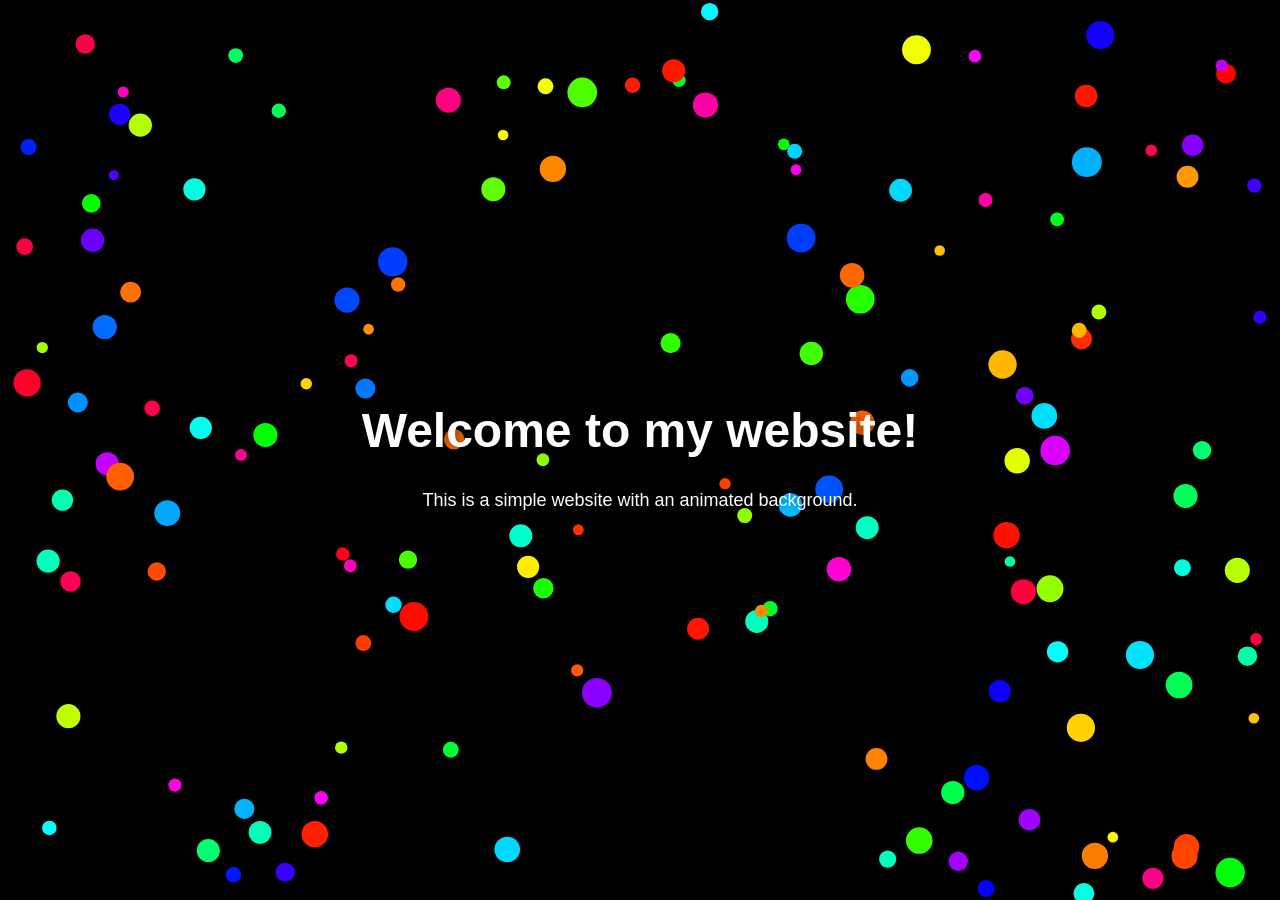
==== index.html @ 45f16ec4 "Update index.html" ====
<!DOCTYPE html>
<html lang="en">
<head>
    <meta charset="UTF-8">
    <meta name="viewport" content="width=device-width, initial-scale=1.0">
    <title>Animated Website</title>
    <style>
        body {
            margin: 0;
            padding: 0;
            font-family: Arial, sans-serif;
            overflow: hidden;
            background-color: #000;
        }
        .background {
            position: fixed;
            top: 0;
            left: 0;
            width: 100%;
            height: 100%;
            overflow: hidden;
            z-index: -1;
        }
        #canvas {
            width: 100%;
            height: 100%;
            border: none;
        }
        .content {
            position: absolute;
            top: 50%;
            left: 50%;
            transform: translate(-50%, -50%);
            text-align: center;
            color: #fff;
            z-index: 1;
        }
        h1 {
            font-size: 48px;
            font-weight: bold;
            text-shadow: 2px 2px 10px rgba(0, 0, 0, 0.5);
        }
        p {
            font-size: 18px;
            text-shadow: 1px 1px 5px rgba(0, 0, 0, 0.3);
        }
    </style>
</head>
<body>
    <div class="background">
        <canvas id="canvas"></canvas>
    </div>
    <div class="content">
        <h1>Welcome to my website!</h1>
        <p>This is a simple website with an animated background.</p>
    </div>
    <script>
        const canvas = document.getElementById('canvas');
        const ctx = canvas.getContext('2d');
        canvas.width = window.innerWidth;
        canvas.height = window.innerHeight;
        let circles = [];
        const numCircles = 150;
        for (let i = 0; i < numCircles; i++) {
            circles.push({
                x: Math.random() * canvas.width,
                y: Math.random() * canvas.height,
                radius: Math.random() * 10 + 5,
                color: `hsl(${Math.random() * 360}, 100%, 50%)`,
                speedX: (Math.random() - 0.5) * 2,
                speedY: (Math.random() - 0.5) * 2
            });
        }
        function animate() {
            ctx.clearRect(0, 0, canvas.width, canvas.height);
            for (let i = 0; i < circles.length; i++) {
                const circle = circles[i];
                ctx.beginPath();
                ctx.arc(circle.x, circle.y, circle.radius, 0, 2 * Math.PI);
                ctx.fillStyle = circle.color;
                ctx.fill();
                circle.x += circle.speedX;
                circle.y += circle.speedY;
                // Bounce off walls
                if (circle.x < 0 || circle.x > canvas.width) {
                    circle.speedX *= -1;
                }
                if (circle.y < 0 || circle.y > canvas.height) {
                    circle.speedY *= -1;
                }
            }
            requestAnimationFrame(animate);
        }
        animate();
        window.addEventListener('resize', () => {
            canvas.width = window.innerWidth;
            canvas.height = window.innerHeight;
        });
    </script>
</body>
</html>
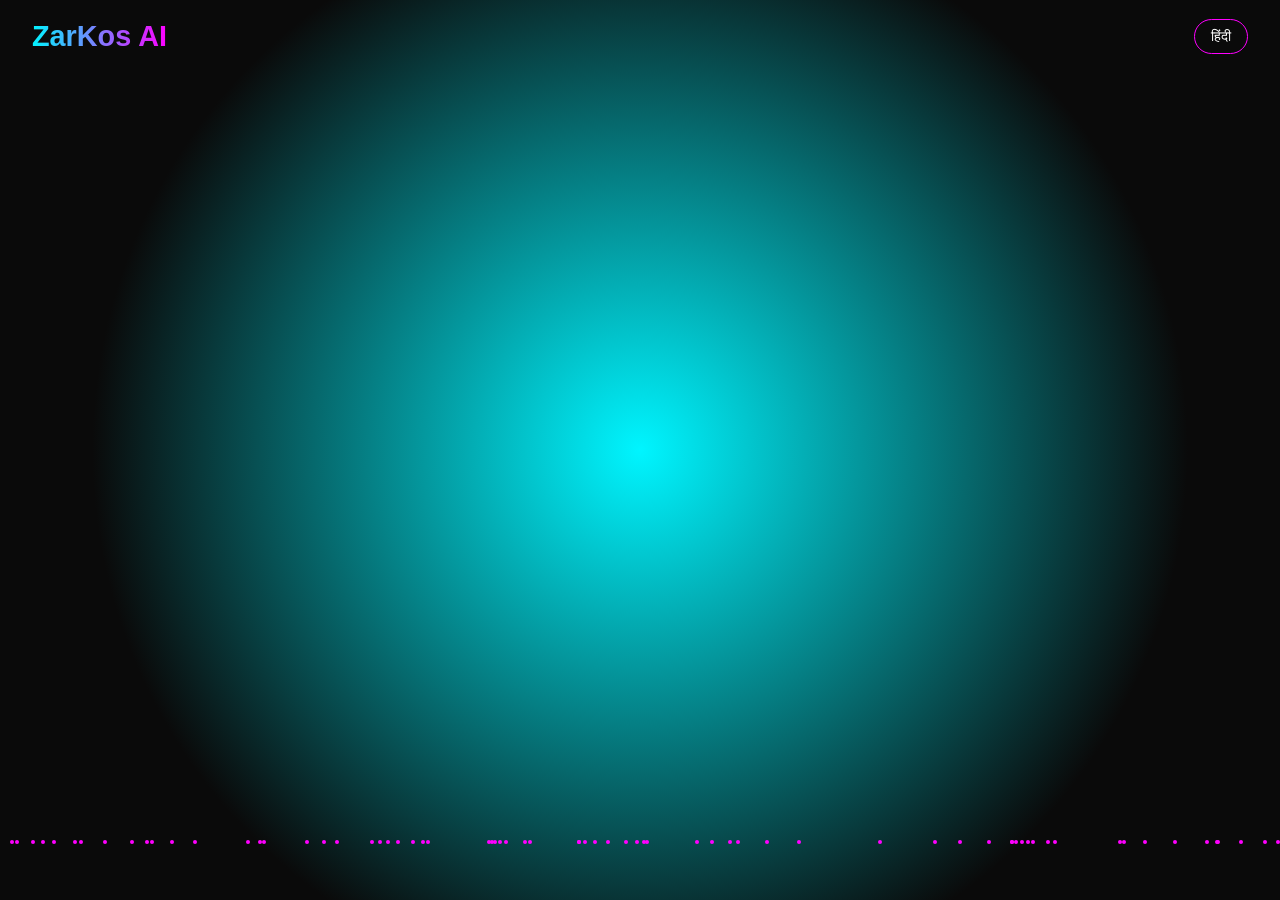
==== commit 4a0355cd: "Update index.html" ====
--- a/index.html
+++ b/index.html
@@ -1,101 +1,222 @@
 <!DOCTYPE html>
 <html lang="en">
 <head>
-    <meta charset="UTF-8">
-    <meta name="viewport" content="width=device-width, initial-scale=1.0">
-    <title>Animated Website</title>
-    <style>
-        body {
-            margin: 0;
-            padding: 0;
-            font-family: Arial, sans-serif;
-            overflow: hidden;
-            background-color: #000;
-        }
-        .background {
-            position: fixed;
-            top: 0;
-            left: 0;
-            width: 100%;
-            height: 100%;
-            overflow: hidden;
-            z-index: -1;
-        }
-        #canvas {
-            width: 100%;
-            height: 100%;
-            border: none;
-        }
-        .content {
-            position: absolute;
-            top: 50%;
-            left: 50%;
-            transform: translate(-50%, -50%);
-            text-align: center;
-            color: #fff;
-            z-index: 1;
-        }
-        h1 {
-            font-size: 48px;
-            font-weight: bold;
-            text-shadow: 2px 2px 10px rgba(0, 0, 0, 0.5);
-        }
-        p {
-            font-size: 18px;
-            text-shadow: 1px 1px 5px rgba(0, 0, 0, 0.3);
-        }
-    </style>
+  <meta charset="UTF-8">
+  <meta name="viewport" content="width=device-width, initial-scale=1.0">
+  <title>ZarKos AI – I Do + System</title>
+  <style>
+    :root {
+      --primary: #00f5ff;
+      --accent: #ff00ff;
+      --bg: #0a0a0a;
+      --text: #fff;
+      --dark: #111;
+    }
+
+    * {
+      margin: 0;
+      padding: 0;
+      box-sizing: border-box;
+      font-family: 'Segoe UI', Tahoma, Geneva, Verdana, sans-serif;
+    }
+
+    body {
+      background: var(--bg);
+      color: var(--text);
+      overflow-x: hidden;
+      transition: background 0.4s ease;
+    }
+
+    .sky {
+      position: absolute;
+      top: 0;
+      left: 0;
+      width: 100%;
+      height: 100%;
+      background: radial-gradient(circle, var(--primary) 0%, var(--bg) 70%);
+      animation: pulse 8s infinite alternate;
+    }
+
+    @keyframes pulse {
+      0% { filter: brightness(1); }
+      100% { filter: brightness(1.4); }
+    }
+
+    .particle {
+      position: absolute;
+      width: 4px;
+      height: 4px;
+      background: var(--accent);
+      border-radius: 50%;
+      animation: float 15s infinite linear;
+    }
+
+    @keyframes float {
+      0% { transform: translateY(100vh) scale(0); opacity: 0; }
+      10% { opacity: 1; }
+      100% { transform: translateY(-100vh) scale(1); opacity: 0; }
+    }
+
+    header {
+      position: relative;
+      display: flex;
+      justify-content: space-between;
+      padding: 1.2rem 2rem;
+      align-items: center;
+    }
+
+    .logo {
+      font-size: 1.8rem;
+      font-weight: 800;
+      background: linear-gradient(90deg, var(--primary), var(--accent));
+      -webkit-background-clip: text;
+      color: transparent;
+      animation: glow 2s infinite alternate;
+    }
+
+    @keyframes glow {
+      from { text-shadow: 0 0 10px var(--primary), 0 0 20px var(--primary); }
+      to { text-shadow: 0 0 20px var(--accent), 0 0 40px var(--accent); }
+    }
+
+    .lang-toggle {
+      cursor: pointer;
+      background: transparent;
+      border: 1px solid var(--accent);
+      color: var(--text);
+      padding: 0.5rem 1rem;
+      border-radius: 20px;
+      font-size: 0.9rem;
+      transition: 0.3s;
+    }
+
+    .lang-toggle:hover {
+      background: var(--accent);
+    }
+
+    main {
+      display: flex;
+      flex-direction: column;
+      align-items: center;
+      justify-content: center;
+      min-height: 80vh;
+      padding: 0 1rem;
+      text-align: center;
+    }
+
+    h1 {
+      font-size: 3.5rem;
+      margin-bottom: 1rem;
+      animation: slideIn 1s ease-out;
+    }
+
+    p {
+      font-size: 1.2rem;
+      max-width: 700px;
+      margin-bottom: 2rem;
+      line-height: 1.6;
+      animation: fadeUp 1.2s ease-out;
+    }
+
+    .cta {
+      display: inline-block;
+      padding: 0.9rem 2rem;
+      background: linear-gradient(90deg, var(--primary), var(--accent));
+      border: none;
+      border-radius: 30px;
+      color: #fff;
+      font-weight: 700;
+      font-size: 1rem;
+      cursor: pointer;
+      transition: transform 0.3s;
+    }
+
+    .cta:hover {
+      transform: scale(1.1);
+    }
+
+    @keyframes slideIn {
+      from { transform: translateY(-50px); opacity: 0; }
+      to { transform: translateY(0); opacity: 1; }
+    }
+
+    @keyframes fadeUp {
+      from { transform: translateY(20px); opacity: 0; }
+      to { transform: translateY(0); opacity: 1; }
+    }
+
+    .footer {
+      padding: 1rem;
+      text-align: center;
+      font-size: 0.8rem;
+      color: #aaa;
+    }
+
+    @media (max-width: 600px) {
+      h1 { font-size: 2.5rem; }
+      p { font-size: 1rem; }
+    }
+  </style>
 </head>
 <body>
-    <div class="background">
-        <canvas id="canvas"></canvas>
-    </div>
-    <div class="content">
-        <h1>Welcome to my website!</h1>
-        <p>This is a simple website with an animated background.</p>
-    </div>
-    <script>
-        const canvas = document.getElementById('canvas');
-        const ctx = canvas.getContext('2d');
-        canvas.width = window.innerWidth;
-        canvas.height = window.innerHeight;
-        let circles = [];
-        const numCircles = 150;
-        for (let i = 0; i < numCircles; i++) {
-            circles.push({
-                x: Math.random() * canvas.width,
-                y: Math.random() * canvas.height,
-                radius: Math.random() * 10 + 5,
-                color: `hsl(${Math.random() * 360}, 100%, 50%)`,
-                speedX: (Math.random() - 0.5) * 2,
-                speedY: (Math.random() - 0.5) * 2
-            });
-        }
-        function animate() {
-            ctx.clearRect(0, 0, canvas.width, canvas.height);
-            for (let i = 0; i < circles.length; i++) {
-                const circle = circles[i];
-                ctx.beginPath();
-                ctx.arc(circle.x, circle.y, circle.radius, 0, 2 * Math.PI);
-                ctx.fillStyle = circle.color;
-                ctx.fill();
-                circle.x += circle.speedX;
-                circle.y += circle.speedY;
-                // Bounce off walls
-                if (circle.x < 0 || circle.x > canvas.width) {
-                    circle.speedX *= -1;
-                }
-                if (circle.y < 0 || circle.y > canvas.height) {
-                    circle.speedY *= -1;
-                }
-            }
-            requestAnimationFrame(animate);
-        }
-        animate();
-        window.addEventListener('resize', () => {
-            canvas.width = window.innerWidth;
-            canvas.height = window.innerHeight;
-        });
-    </script>
+  <div class="sky"></div>
+
+  <header>
+    <div class="logo">ZarKos AI</div>
+    <button class="lang-toggle" id="langBtn">हिंदी</button>
+  </header>
+
+  <main>
+    <h1 id="title">I Do + System</h1>
+    <p id="desc">
+      Meet ZarKos AI — an autonomous, ultra-fast assistant built by TuZhi Studio. Hindi & English ready, code-gen, design, and logic — all in one. Experience the future, now.
+    </p>
+    <button class="cta" id="ctaBtn">Get Started</button>
+  </main>
+
+  <footer class="footer">
+    © 2024 TuZhi Studio
+  </footer>
+
+  <script>
+    // Language toggle
+    const data = {
+      en: {
+        title: "I Do + System",
+        desc: "Meet ZarKos AI — an autonomous, ultra-fast assistant built by TuZhi Studio. Hindi & English ready, code-gen, design, and logic — all in one. Experience the future, now.",
+        cta: "Get Started"
+      },
+      hi: {
+        title: "मैं करूँ + सिस्टम",
+        desc: "ZarKos AI से मिलिए — TuZhi Studio का स्वचालित, अल्ट्रा-फास्ट असिस्टेंट। हिंदी और इंग्लिश में समर्थित, कोड-जेन, डिज़ाइन व लॉजिक — सब एक में। भविष्य अभी अनुभव करें।",
+        cta: "शुरू करें"
+      }
+    };
+
+    const langBtn = document.getElementById("langBtn");
+    const title = document.getElementById("title");
+    const desc = document.getElementById("desc");
+    const ctaBtn = document.getElementById("ctaBtn");
+    let currentLang = "en";
+
+    langBtn.addEventListener("click", () => {
+      currentLang = currentLang === "en" ? "hi" : "en";
+      title.textContent = data[currentLang].title;
+      desc.textContent = data[currentLang].desc;
+      ctaBtn.textContent = data[currentLang].cta;
+      langBtn.textContent = currentLang === "en" ? "हिंदी" : "English";
+    });
+
+    // Animated particles
+    const particleCount = 70;
+    for (let i = 0; i < particleCount; i++) {
+      const p = document.createElement("div");
+      p.classList.add("particle");
+      p.style.left = Math.random() * 100 + "vw";
+      p.style.animationDuration = Math.random() * 10 + 5 + "s";
+      p.style.animationDelay = Math.random() * 5 + "s";
+      document.body.appendChild(p);
+    }
+  </script>
 </body>
 </html>
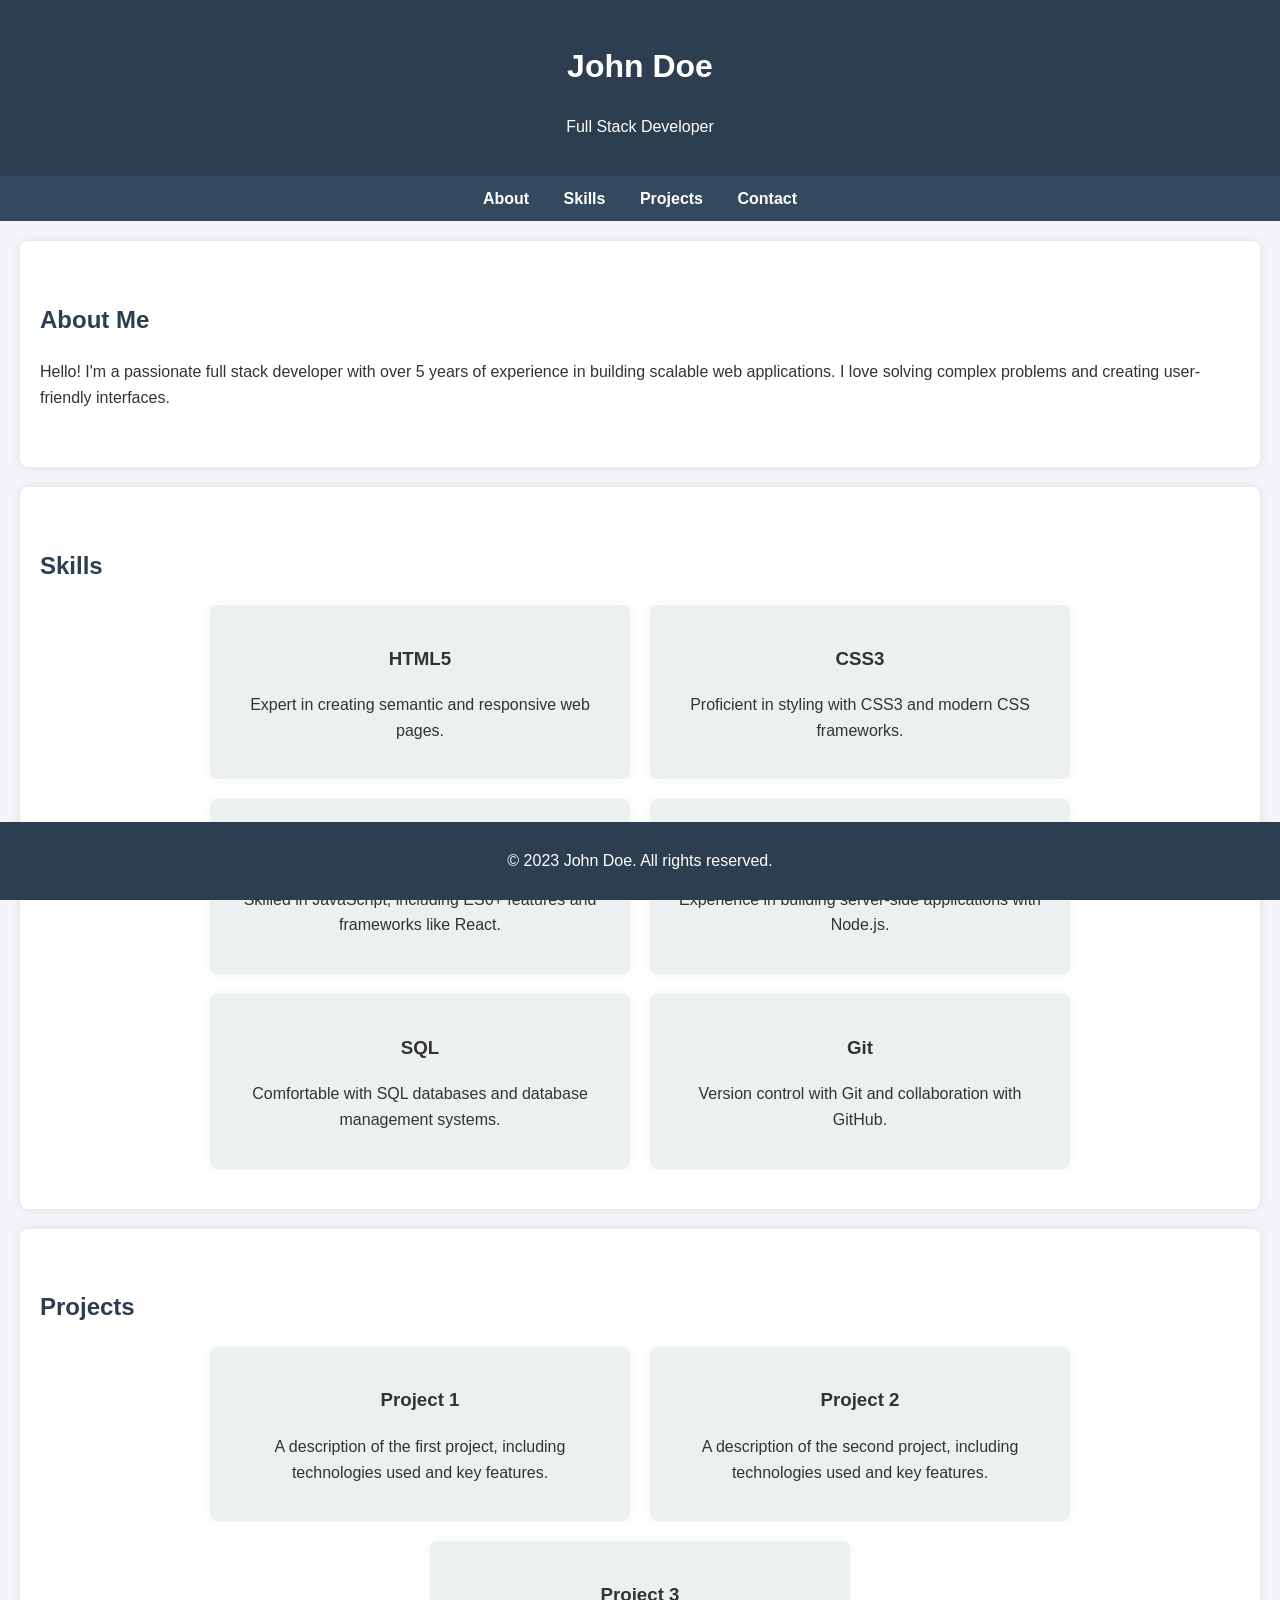
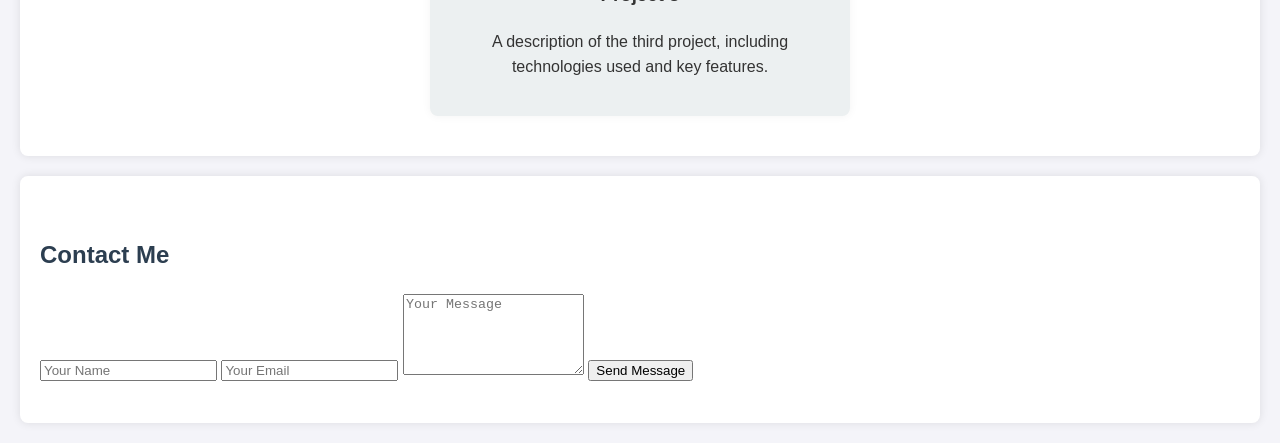
==== commit fc3b8d8f: "Update index.html" ====
--- a/index.html
+++ b/index.html
@@ -3,220 +3,180 @@
 <head>
   <meta charset="UTF-8">
   <meta name="viewport" content="width=device-width, initial-scale=1.0">
-  <title>ZarKos AI – I Do + System</title>
+  <title>Advanced Profile Website</title>
   <style>
-    :root {
-      --primary: #00f5ff;
-      --accent: #ff00ff;
-      --bg: #0a0a0a;
-      --text: #fff;
-      --dark: #111;
-    }
-
-    * {
+    body {
+      font-family: Arial, sans-serif;
       margin: 0;
       padding: 0;
-      box-sizing: border-box;
-      font-family: 'Segoe UI', Tahoma, Geneva, Verdana, sans-serif;
+      background-color: #f4f4f9;
+      color: #333;
+      line-height: 1.6;
     }
-
-    body {
-      background: var(--bg);
-      color: var(--text);
-      overflow-x: hidden;
-      transition: background 0.4s ease;
-    }
-
-    .sky {
-      position: absolute;
-      top: 0;
-      left: 0;
-      width: 100%;
-      height: 100%;
-      background: radial-gradient(circle, var(--primary) 0%, var(--bg) 70%);
-      animation: pulse 8s infinite alternate;
-    }
-
-    @keyframes pulse {
-      0% { filter: brightness(1); }
-      100% { filter: brightness(1.4); }
-    }
-
-    .particle {
-      position: absolute;
-      width: 4px;
-      height: 4px;
-      background: var(--accent);
-      border-radius: 50%;
-      animation: float 15s infinite linear;
-    }
-
-    @keyframes float {
-      0% { transform: translateY(100vh) scale(0); opacity: 0; }
-      10% { opacity: 1; }
-      100% { transform: translateY(-100vh) scale(1); opacity: 0; }
-    }
-
     header {
-      position: relative;
-      display: flex;
-      justify-content: space-between;
-      padding: 1.2rem 2rem;
-      align-items: center;
-    }
-
-    .logo {
-      font-size: 1.8rem;
-      font-weight: 800;
-      background: linear-gradient(90deg, var(--primary), var(--accent));
-      -webkit-background-clip: text;
-      color: transparent;
-      animation: glow 2s infinite alternate;
-    }
-
-    @keyframes glow {
-      from { text-shadow: 0 0 10px var(--primary), 0 0 20px var(--primary); }
-      to { text-shadow: 0 0 20px var(--accent), 0 0 40px var(--accent); }
-    }
-
-    .lang-toggle {
-      cursor: pointer;
-      background: transparent;
-      border: 1px solid var(--accent);
-      color: var(--text);
-      padding: 0.5rem 1rem;
-      border-radius: 20px;
-      font-size: 0.9rem;
-      transition: 0.3s;
-    }
-
-    .lang-toggle:hover {
-      background: var(--accent);
-    }
-
-    main {
-      display: flex;
-      flex-direction: column;
-      align-items: center;
-      justify-content: center;
-      min-height: 80vh;
-      padding: 0 1rem;
+      background-color: #2c3e50;
+      color: #fff;
+      padding: 20px 0;
       text-align: center;
     }
-
-    h1 {
-      font-size: 3.5rem;
-      margin-bottom: 1rem;
-      animation: slideIn 1s ease-out;
+    nav {
+      background-color: #34495e;
+      padding: 10px;
+      text-align: center;
     }
-
-    p {
-      font-size: 1.2rem;
-      max-width: 700px;
-      margin-bottom: 2rem;
-      line-height: 1.6;
-      animation: fadeUp 1.2s ease-out;
+    nav a {
+      color: #fff;
+      text-decoration: none;
+      margin: 0 15px;
+      font-weight: bold;
     }
-
-    .cta {
-      display: inline-block;
-      padding: 0.9rem 2rem;
-      background: linear-gradient(90deg, var(--primary), var(--accent));
+    nav a:hover {
+      color: #ecf0f1;
+    }
+    .section {
+      padding: 40px 20px;
+      margin: 20px;
+      background-color: #fff;
+      border-radius: 8px;
+      box-shadow: 0 0 10px rgba(0, 0, 0, 0.1);
+    }
+    .section h2 {
+      color: #2c3e50;
+    }
+    .skills, .projects {
+      display: flex;
+      flex-wrap: wrap;
+      gap: 20px;
+      justify-content: center;
+    }
+    .skill, .project {
+      background-color: #ecf0f1;
+      padding: 20px;
+      border-radius: 8px;
+      text-align: center;
+      width: calc(33.333% - 20px);
+      box-shadow: 0 0 10px rgba(0, 0, 0, 0.05);
+    }
+    .contact form {
+      max-width: 600px;
+      margin: 0 auto;
+    }
+    .contact input, .contact textarea {
+      width: 100%;
+      padding: 10px;
+      margin: 10px 0;
+      border: 1px solid #ddd;
+      border-radius: 4px;
+    }
+    .contact button {
+      background-color: #2c3e50;
+      color: #fff;
+      padding: 10px 20px;
       border: none;
-      border-radius: 30px;
+      border-radius: 4px;
+      cursor: pointer;
+    }
+    .contact button:hover {
+      background-color: #34495e;
+    }
+    footer {
+      background-color: #2c3e50;
       color: #fff;
-      font-weight: 700;
-      font-size: 1rem;
-      cursor: pointer;
-      transition: transform 0.3s;
+      text-align: center;
+      padding: 10px 0;
+      position: fixed;
+      width: 100%;
+      bottom: 0;
     }
-
-    .cta:hover {
-      transform: scale(1.1);
-    }
-
-    @keyframes slideIn {
-      from { transform: translateY(-50px); opacity: 0; }
-      to { transform: translateY(0); opacity: 1; }
-    }
-
-    @keyframes fadeUp {
-      from { transform: translateY(20px); opacity: 0; }
-      to { transform: translateY(0); opacity: 1; }
-    }
-
-    .footer {
-      padding: 1rem;
-      text-align: center;
-      font-size: 0.8rem;
-      color: #aaa;
-    }
-
-    @media (max-width: 600px) {
-      h1 { font-size: 2.5rem; }
-      p { font-size: 1rem; }
+    @media (max-width: 768px) {
+      .skill, .project {
+        width: 100%;
+      }
     }
   </style>
 </head>
 <body>
-  <div class="sky"></div>
-
   <header>
-    <div class="logo">ZarKos AI</div>
-    <button class="lang-toggle" id="langBtn">हिंदी</button>
+    <h1>John Doe</h1>
+    <p>Full Stack Developer</p>
   </header>
-
-  <main>
-    <h1 id="title">I Do + System</h1>
-    <p id="desc">
-      Meet ZarKos AI — an autonomous, ultra-fast assistant built by TuZhi Studio. Hindi & English ready, code-gen, design, and logic — all in one. Experience the future, now.
-    </p>
-    <button class="cta" id="ctaBtn">Get Started</button>
-  </main>
-
-  <footer class="footer">
-    © 2024 TuZhi Studio
+  <nav>
+    <a href="#about">About</a>
+    <a href="#skills">Skills</a>
+    <a href="#projects">Projects</a>
+    <a href="#contact">Contact</a>
+  </nav>
+  <section id="about" class="section">
+    <h2>About Me</h2>
+    <p>Hello! I'm a passionate full stack developer with over 5 years of experience in building scalable web applications. I love solving complex problems and creating user-friendly interfaces.</p>
+  </section>
+  <section id="skills" class="section">
+    <h2>Skills</h2>
+    <div class="skills">
+      <div class="skill">
+        <h3>HTML5</h3>
+        <p>Expert in creating semantic and responsive web pages.</p>
+      </div>
+      <div class="skill">
+        <h3>CSS3</h3>
+        <p>Proficient in styling with CSS3 and modern CSS frameworks.</p>
+      </div>
+      <div class="skill">
+        <h3>JavaScript</h3>
+        <p>Skilled in JavaScript, including ES6+ features and frameworks like React.</p>
+      </div>
+      <div class="skill">
+        <h3>Node.js</h3>
+        <p>Experience in building server-side applications with Node.js.</p>
+      </div>
+      <div class="skill">
+        <h3>SQL</h3>
+        <p>Comfortable with SQL databases and database management systems.</p>
+      </div>
+      <div class="skill">
+        <h3>Git</h3>
+        <p>Version control with Git and collaboration with GitHub.</p>
+      </div>
+    </div>
+  </section>
+  <section id="projects" class="section">
+    <h2>Projects</h2>
+    <div class="projects">
+      <div class="project">
+        <h3>Project 1</h3>
+        <p>A description of the first project, including technologies used and key features.</p>
+      </div>
+      <div class="project">
+        <h3>Project 2</h3>
+        <p>A description of the second project, including technologies used and key features.</p>
+      </div>
+      <div class="project">
+        <h3>Project 3</h3>
+        <p>A description of the third project, including technologies used and key features.</p>
+      </div>
+    </div>
+  </section>
+  <section id="contact" class="section">
+    <h2>Contact Me</h2>
+    <form>
+      <input type="text" placeholder="Your Name" required>
+      <input type="email" placeholder="Your Email" required>
+      <textarea placeholder="Your Message" rows="5" required></textarea>
+      <button type="submit">Send Message</button>
+    </form>
+  </section>
+  <footer>
+    <p>&copy; 2023 John Doe. All rights reserved.</p>
   </footer>
-
   <script>
-    // Language toggle
-    const data = {
-      en: {
-        title: "I Do + System",
-        desc: "Meet ZarKos AI — an autonomous, ultra-fast assistant built by TuZhi Studio. Hindi & English ready, code-gen, design, and logic — all in one. Experience the future, now.",
-        cta: "Get Started"
-      },
-      hi: {
-        title: "मैं करूँ + सिस्टम",
-        desc: "ZarKos AI से मिलिए — TuZhi Studio का स्वचालित, अल्ट्रा-फास्ट असिस्टेंट। हिंदी और इंग्लिश में समर्थित, कोड-जेन, डिज़ाइन व लॉजिक — सब एक में। भविष्य अभी अनुभव करें।",
-        cta: "शुरू करें"
-      }
-    };
-
-    const langBtn = document.getElementById("langBtn");
-    const title = document.getElementById("title");
-    const desc = document.getElementById("desc");
-    const ctaBtn = document.getElementById("ctaBtn");
-    let currentLang = "en";
-
-    langBtn.addEventListener("click", () => {
-      currentLang = currentLang === "en" ? "hi" : "en";
-      title.textContent = data[currentLang].title;
-      desc.textContent = data[currentLang].desc;
-      ctaBtn.textContent = data[currentLang].cta;
-      langBtn.textContent = currentLang === "en" ? "हिंदी" : "English";
+    document.querySelectorAll('nav a').forEach(anchor => {
+      anchor.addEventListener('click', function (e) {
+        e.preventDefault();
+        document.querySelector(this.getAttribute('href')).scrollIntoView({
+          behavior: 'smooth'
+        });
+      });
     });
-
-    // Animated particles
-    const particleCount = 70;
-    for (let i = 0; i < particleCount; i++) {
-      const p = document.createElement("div");
-      p.classList.add("particle");
-      p.style.left = Math.random() * 100 + "vw";
-      p.style.animationDuration = Math.random() * 10 + 5 + "s";
-      p.style.animationDelay = Math.random() * 5 + "s";
-      document.body.appendChild(p);
-    }
   </script>
 </body>
-</html>
+  </html>
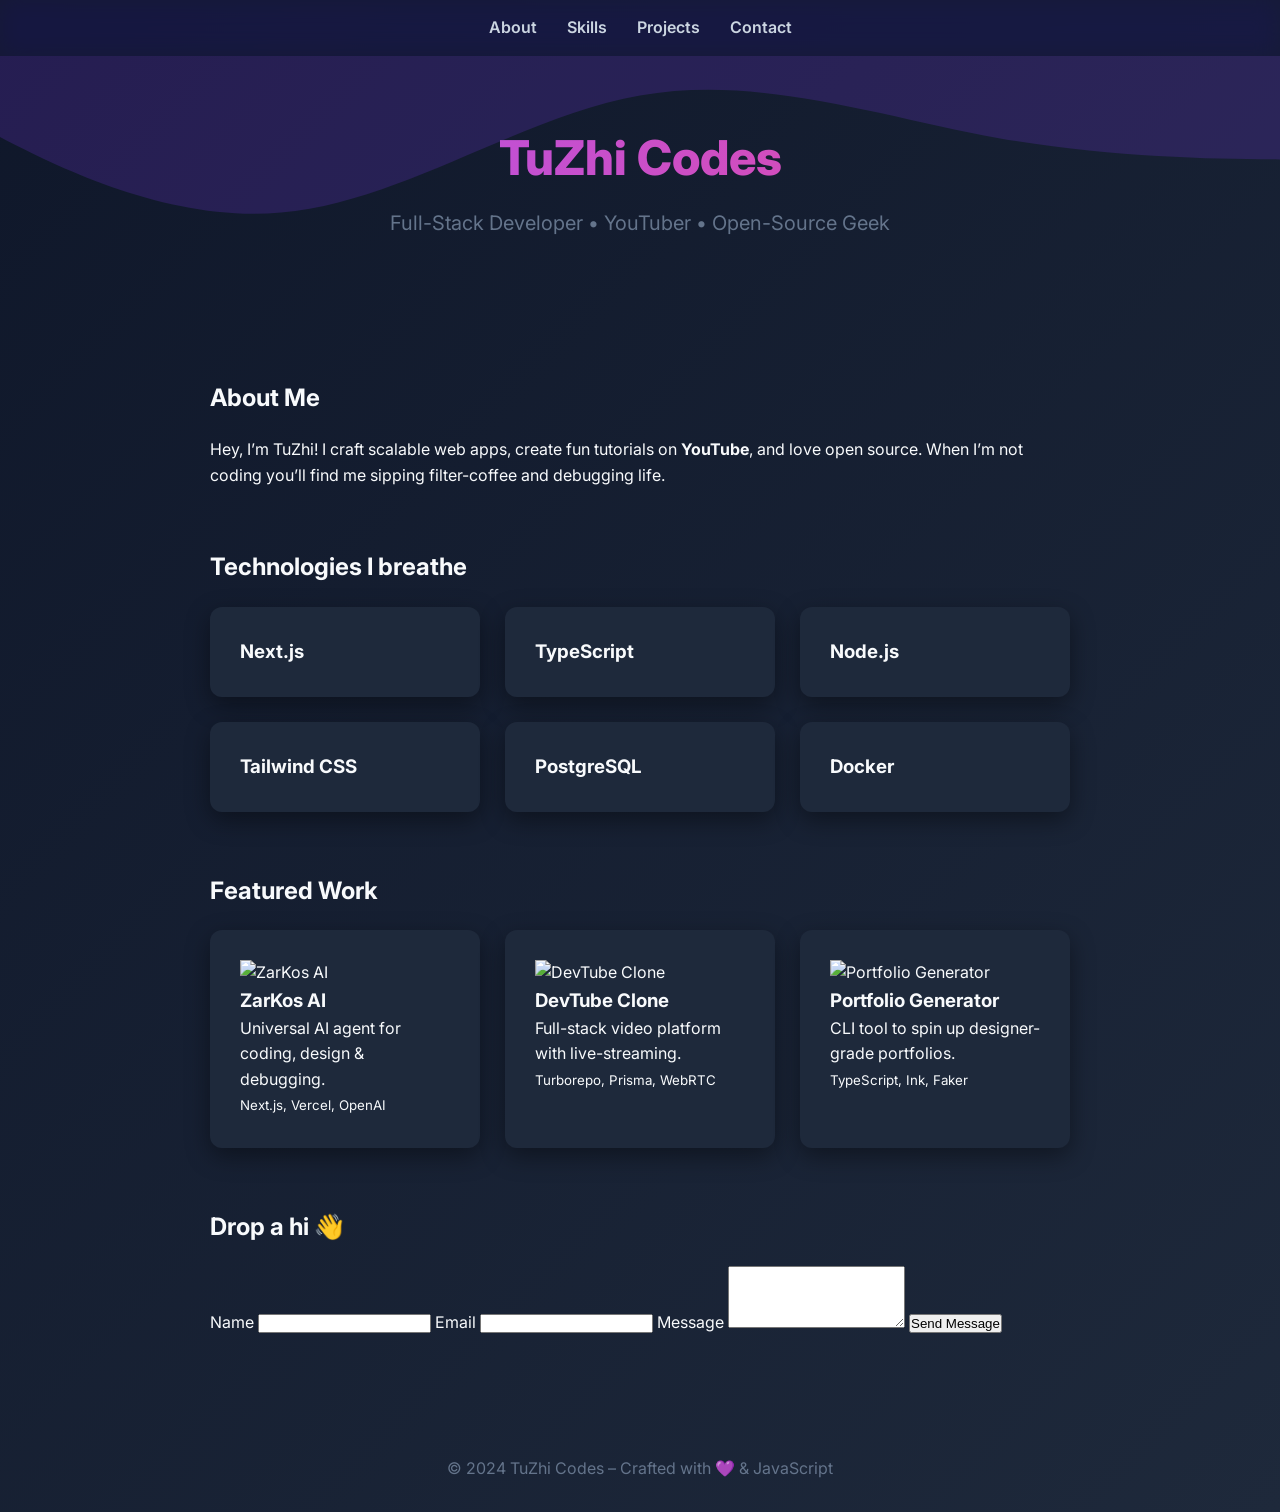
==== commit 4192cb3e: "Update index.html" ====
--- a/index.html
+++ b/index.html
@@ -2,181 +2,195 @@
 <html lang="en">
 <head>
   <meta charset="UTF-8">
-  <meta name="viewport" content="width=device-width, initial-scale=1.0">
-  <title>Advanced Profile Website</title>
+  <meta name="viewport" content="width=device-width,initial-scale=1">
+  <title>TuZhi Codes – Full-Stack Dev & YouTuber</title>
+
+  <!-- Google fonts -->
+  <link href="https://fonts.googleapis.com/css2?family=Inter:wght@300;400;600;800&display=swap" rel="stylesheet">
+  <!-- Icons -->
+  <link href="https://cdn.jsdelivr.net/npm/remixicon@4.2.0/fonts/remixicon.css" rel="stylesheet">
+
   <style>
-    body {
-      font-family: Arial, sans-serif;
-      margin: 0;
-      padding: 0;
-      background-color: #f4f4f9;
-      color: #333;
-      line-height: 1.6;
+    :root{
+      --primary:#7c3aed;
+      --primary-light:#a855f7;
+      --dark:#0f172a;
+      --light:#f8fafc;
+      --muted:#64748b;
+      --surface:#1e293b;
+      --radius:12px;
     }
-    header {
-      background-color: #2c3e50;
-      color: #fff;
-      padding: 20px 0;
-      text-align: center;
+
+    *{margin:0;padding:0;box-sizing:border-box}
+    body{
+      font-family:Inter,system-ui,sans-serif;
+      background:linear-gradient(135deg,#0f172a 0%,#1e293b 100%);
+      color:var(--light);
+      line-height:1.6;
     }
-    nav {
-      background-color: #34495e;
-      padding: 10px;
-      text-align: center;
+    header{
+      text-align:center;
+      padding:120px 20px 80px;
+      background:url('data:image/svg+xml,<svg xmlns="http://www.w3.org/2000/svg" viewBox="0 0 1440 320"><path fill="%237c3aed" fill-opacity="0.2" d="M0,96L60,128C120,160,240,224,360,213.3C480,203,600,117,720,96C840,75,960,117,1080,138.7C1200,160,1320,160,1380,160L1440,160L1440,0L1380,0C1320,0,1200,0,1080,0C960,0,840,0,720,0C600,0,480,0,360,0C240,0,120,0,60,0L0,0Z"></path></svg>') no-repeat bottom/cover;
     }
-    nav a {
-      color: #fff;
-      text-decoration: none;
-      margin: 0 15px;
-      font-weight: bold;
+    header h1{
+      font-size:3rem;
+      font-weight:800;
+      background:linear-gradient(90deg,var(--primary-light) 0%,#ec4899 100%);
+      -webkit-background-clip:text;
+      -webkit-text-fill-color:transparent;
     }
-    nav a:hover {
-      color: #ecf0f1;
+    header p{
+      margin-top:10px;
+      color:var(--muted);
+      font-size:1.25rem;
     }
-    .section {
-      padding: 40px 20px;
-      margin: 20px;
-      background-color: #fff;
-      border-radius: 8px;
-      box-shadow: 0 0 10px rgba(0, 0, 0, 0.1);
+    nav{
+      position:fixed;top:0;left:0;width:100%;
+      background:rgba(15,23,42,.7);
+      backdrop-filter:saturate(180%) blur(12px);
+      padding:15px 40px;
+      display:flex;
+      gap:30px;
+      justify-content:center;
+      z-index:10;
     }
-    .section h2 {
-      color: #2c3e50;
+    nav a{
+      color:#cbd5e1;
+      font-weight:600;
+      text-decoration:none;
+      transition:.3s;
     }
-    .skills, .projects {
-      display: flex;
-      flex-wrap: wrap;
-      gap: 20px;
-      justify-content: center;
+    nav a:hover{color:var(--primary-light)}
+    section.section{max-width:900px;margin:60px auto;padding:0 20px}
+    .cards{display:grid;gap:25px}
+    .cards{grid-template-columns:repeat(auto-fit,minmax(260px,1fr))}
+    .card{
+      background:var(--surface);
+      padding:30px;
+      border-radius:var(--radius);
+      box-shadow:0 8px 25px rgba(0,0,0,.4);
+      transition:.3s;
     }
-    .skill, .project {
-      background-color: #ecf0f1;
-      padding: 20px;
-      border-radius: 8px;
-      text-align: center;
-      width: calc(33.333% - 20px);
-      box-shadow: 0 0 10px rgba(0, 0, 0, 0.05);
+    .card:hover{transform:translateY(-6px)}
+    .skills .card{
+      text-align:center;
+      background:linear-gradient(135deg,var(--primary),var(--primary-light));
     }
-    .contact form {
-      max-width: 600px;
-      margin: 0 auto;
+    .projects .card{position:relative}
+    .projects img{
+      width:100%;border-radius:var(--radius);margin-bottom:15px;
     }
-    .contact input, .contact textarea {
-      width: 100%;
-      padding: 10px;
-      margin: 10px 0;
-      border: 1px solid #ddd;
-      border-radius: 4px;
+    .projects small{color:var(--muted)}
+    .contact label{display:block;margin-bottom:6px;font-weight:500}
+    .contact input,.contact textarea{
+      width:100%;padding:14px 18px;border:none;
+      background:#334155;color:#e2e8f0;border-radius:var(--radius);
     }
-    .contact button {
-      background-color: #2c3e50;
-      color: #fff;
-      padding: 10px 20px;
-      border: none;
-      border-radius: 4px;
-      cursor: pointer;
+    .contact button{
+      background:var(--primary);border:none;padding:14px 30px;
+      border-radius:var(--radius);color:#fff;font-weight:600;cursor:pointer;
+      margin-top:12px;transition:.3s;
     }
-    .contact button:hover {
-      background-color: #34495e;
+    .contact button:hover{filter:brightness(1.1)}
+    footer{
+      text-align:center;padding:30px 20px;color:var(--muted);
     }
-    footer {
-      background-color: #2c3e50;
-      color: #fff;
-      text-align: center;
-      padding: 10px 0;
-      position: fixed;
-      width: 100%;
-      bottom: 0;
-    }
-    @media (max-width: 768px) {
-      .skill, .project {
-        width: 100%;
-      }
-    }
+    .socials{display:flex;justify-content:center;gap:24px;margin-top:30px}
+    .socials a{color:#cbd5e1;font-size:2rem;transition:.3s}
+    .socials a:hover{color:var(--primary-light)}
   </style>
 </head>
 <body>
-  <header>
-    <h1>John Doe</h1>
-    <p>Full Stack Developer</p>
-  </header>
+
   <nav>
     <a href="#about">About</a>
     <a href="#skills">Skills</a>
     <a href="#projects">Projects</a>
     <a href="#contact">Contact</a>
   </nav>
+
+  <!-- Hero -->
+  <header>
+    <h1>TuZhi Codes</h1>
+    <p>Full-Stack Developer • YouTuber • Open-Source Geek</p>
+  </header>
+
+  <!-- About -->
   <section id="about" class="section">
-    <h2>About Me</h2>
-    <p>Hello! I'm a passionate full stack developer with over 5 years of experience in building scalable web applications. I love solving complex problems and creating user-friendly interfaces.</p>
+    <h2 style="margin-bottom:20px">About Me</h2>
+    <p>
+      Hey, I’m TuZhi! I craft scalable web apps, create fun tutorials on <strong>YouTube</strong>, and love open source. When I’m not coding you’ll find me sipping filter-coffee and debugging life.
+    </p>
   </section>
+
+  <!-- Skills -->
   <section id="skills" class="section">
-    <h2>Skills</h2>
-    <div class="skills">
-      <div class="skill">
-        <h3>HTML5</h3>
-        <p>Expert in creating semantic and responsive web pages.</p>
+    <h2 style="margin-bottom:20px">Technologies I breathe</h2>
+    <div class="cards">
+      <div class="card"><h3>Next.js</h3></div>
+      <div class="card"><h3>TypeScript</h3></div>
+      <div class="card"><h3>Node.js</h3></div>
+      <div class="card"><h3>Tailwind CSS</h3></div>
+      <div class="card"><h3>PostgreSQL</h3></div>
+      <div class="card"><h3>Docker</h3></div>
+    </div>
+  </section>
+
+  <!-- Projects -->
+  <section id="projects" class="section">
+    <h2 style="margin-bottom:20px">Featured Work</h2>
+    <div class="cards">
+      <div class="card">
+        <img src="https://via.placeholder.com/600x300/7c3aed/ffffff?text=ZarKos+AI" alt="ZarKos AI">
+        <h3>ZarKos AI</h3>
+        <p>Universal AI agent for coding, design & debugging.<br><small>Next.js, Vercel, OpenAI</small></p>
       </div>
-      <div class="skill">
-        <h3>CSS3</h3>
-        <p>Proficient in styling with CSS3 and modern CSS frameworks.</p>
+      <div class="card">
+        <img src="https://via.placeholder.com/600x300/ec4899/ffffff?text=DevTube+Clone" alt="DevTube Clone">
+        <h3>DevTube Clone</h3>
+        <p>Full-stack video platform with live-streaming.<br><small>Turborepo, Prisma, WebRTC</small></p>
       </div>
-      <div class="skill">
-        <h3>JavaScript</h3>
-        <p>Skilled in JavaScript, including ES6+ features and frameworks like React.</p>
-      </div>
-      <div class="skill">
-        <h3>Node.js</h3>
-        <p>Experience in building server-side applications with Node.js.</p>
-      </div>
-      <div class="skill">
-        <h3>SQL</h3>
-        <p>Comfortable with SQL databases and database management systems.</p>
-      </div>
-      <div class="skill">
-        <h3>Git</h3>
-        <p>Version control with Git and collaboration with GitHub.</p>
+      <div class="card">
+        <img src="https://via.placeholder.com/600x300/22c55e/ffffff?text=Portfolio+Gen" alt="Portfolio Generator">
+        <h3>Portfolio Generator</h3>
+        <p>CLI tool to spin up designer-grade portfolios.<br><small>TypeScript, Ink, Faker</small></p>
       </div>
     </div>
   </section>
-  <section id="projects" class="section">
-    <h2>Projects</h2>
-    <div class="projects">
-      <div class="project">
-        <h3>Project 1</h3>
-        <p>A description of the first project, including technologies used and key features.</p>
-      </div>
-      <div class="project">
-        <h3>Project 2</h3>
-        <p>A description of the second project, including technologies used and key features.</p>
-      </div>
-      <div class="project">
-        <h3>Project 3</h3>
-        <p>A description of the third project, including technologies used and key features.</p>
-      </div>
+
+  <!-- Contact -->
+  <section id="contact" class="section">
+    <h2 style="margin-bottom:20px">Drop a hi 👋</h2>
+    <form onsubmit="event.preventDefault();alert('Thanks! I’ll reply soon.');this.reset()">
+      <label>Name</label>
+      <input type="text" required>
+      <label>Email</label>
+      <input type="email" required>
+      <label>Message</label>
+      <textarea rows="4" required></textarea>
+      <button type="submit">Send Message</button>
+    </form>
+
+    <!-- Social Links -->
+    <div class="socials">
+      <a href="https://youtube.com/@tuzhicodes" title="YouTube" target="_blank"><i class="ri-youtube-fill"></i></a>
+      <a href="https://github.com/tuzhicodes" title="GitHub" target="_blank"><i class="ri-github-fill"></i></a>
+      <a href="https://twitter.com/tuzhicodes" title="Twitter" target="_blank"><i class="ri-twitter-fill"></i></a>
+      <a href="https://discord.gg/ERJdY5HYgx" title="Discord" target="_blank"><i class="ri-discord-fill"></i></a>
     </div>
   </section>
-  <section id="contact" class="section">
-    <h2>Contact Me</h2>
-    <form>
-      <input type="text" placeholder="Your Name" required>
-      <input type="email" placeholder="Your Email" required>
-      <textarea placeholder="Your Message" rows="5" required></textarea>
-      <button type="submit">Send Message</button>
-    </form>
-  </section>
+
   <footer>
-    <p>&copy; 2023 John Doe. All rights reserved.</p>
+    <p>© 2024 TuZhi Codes – Crafted with 💜 & JavaScript</p>
   </footer>
+
   <script>
-    document.querySelectorAll('nav a').forEach(anchor => {
-      anchor.addEventListener('click', function (e) {
-        e.preventDefault();
-        document.querySelector(this.getAttribute('href')).scrollIntoView({
-          behavior: 'smooth'
-        });
-      });
-    });
+    /* smooth scroll */
+    document.querySelectorAll('nav a').forEach(a=>a.addEventListener('click',e=>{
+      e.preventDefault();
+      document.querySelector(a.getAttribute('href')).scrollIntoView({behavior:'smooth'});
+    }));
   </script>
 </body>
-  </html>
+          </html>
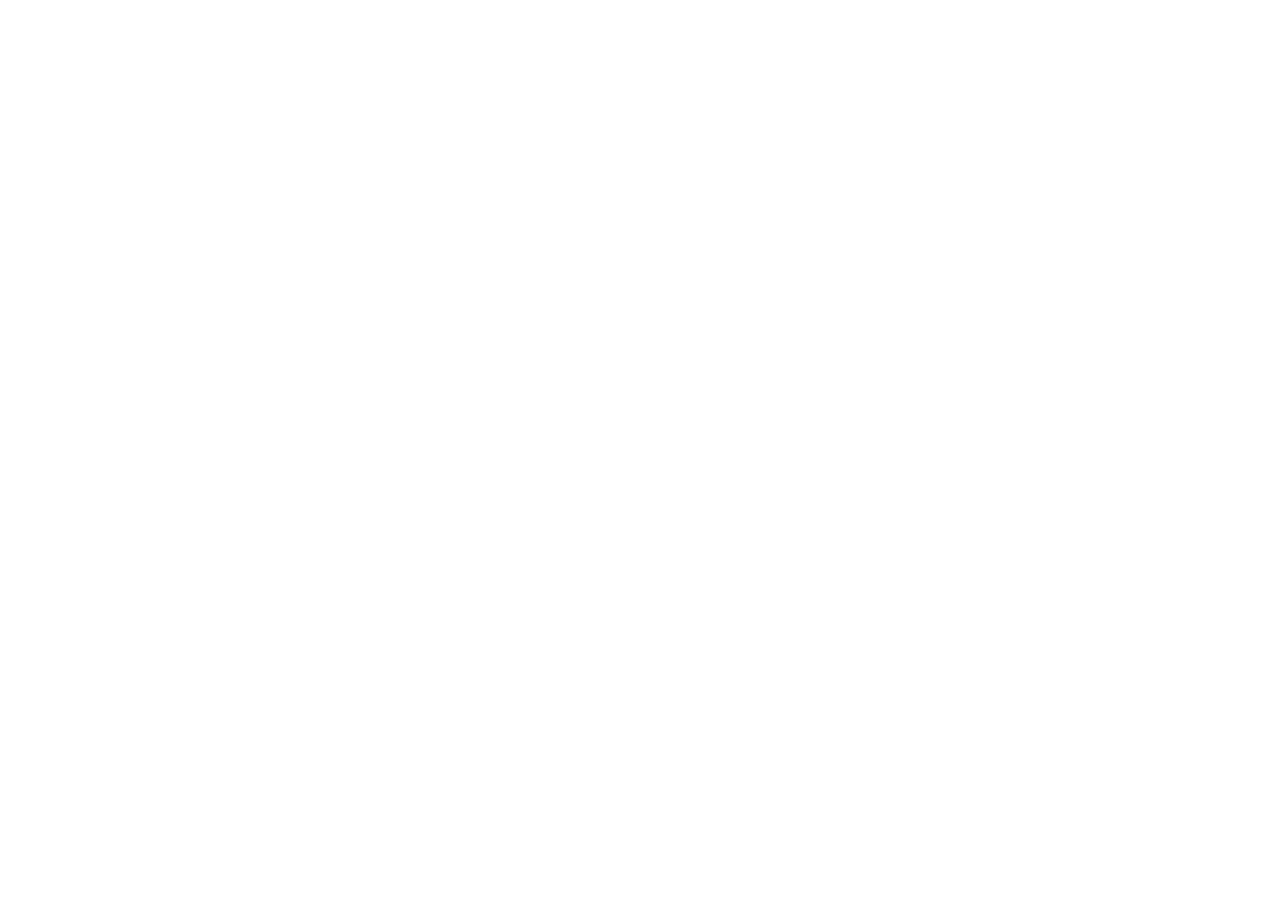
==== commit 215c23a4: "Update index.html" ====
--- a/index.html
+++ b/index.html
@@ -1,196 +1,16 @@
+<!-- index.html -->
 <!DOCTYPE html>
 <html lang="en">
 <head>
-  <meta charset="UTF-8">
-  <meta name="viewport" content="width=device-width,initial-scale=1">
-  <title>TuZhi Codes – Full-Stack Dev & YouTuber</title>
-
-  <!-- Google fonts -->
-  <link href="https://fonts.googleapis.com/css2?family=Inter:wght@300;400;600;800&display=swap" rel="stylesheet">
-  <!-- Icons -->
-  <link href="https://cdn.jsdelivr.net/npm/remixicon@4.2.0/fonts/remixicon.css" rel="stylesheet">
-
-  <style>
-    :root{
-      --primary:#7c3aed;
-      --primary-light:#a855f7;
-      --dark:#0f172a;
-      --light:#f8fafc;
-      --muted:#64748b;
-      --surface:#1e293b;
-      --radius:12px;
-    }
-
-    *{margin:0;padding:0;box-sizing:border-box}
-    body{
-      font-family:Inter,system-ui,sans-serif;
-      background:linear-gradient(135deg,#0f172a 0%,#1e293b 100%);
-      color:var(--light);
-      line-height:1.6;
-    }
-    header{
-      text-align:center;
-      padding:120px 20px 80px;
-      background:url('data:image/svg+xml,<svg xmlns="http://www.w3.org/2000/svg" viewBox="0 0 1440 320"><path fill="%237c3aed" fill-opacity="0.2" d="M0,96L60,128C120,160,240,224,360,213.3C480,203,600,117,720,96C840,75,960,117,1080,138.7C1200,160,1320,160,1380,160L1440,160L1440,0L1380,0C1320,0,1200,0,1080,0C960,0,840,0,720,0C600,0,480,0,360,0C240,0,120,0,60,0L0,0Z"></path></svg>') no-repeat bottom/cover;
-    }
-    header h1{
-      font-size:3rem;
-      font-weight:800;
-      background:linear-gradient(90deg,var(--primary-light) 0%,#ec4899 100%);
-      -webkit-background-clip:text;
-      -webkit-text-fill-color:transparent;
-    }
-    header p{
-      margin-top:10px;
-      color:var(--muted);
-      font-size:1.25rem;
-    }
-    nav{
-      position:fixed;top:0;left:0;width:100%;
-      background:rgba(15,23,42,.7);
-      backdrop-filter:saturate(180%) blur(12px);
-      padding:15px 40px;
-      display:flex;
-      gap:30px;
-      justify-content:center;
-      z-index:10;
-    }
-    nav a{
-      color:#cbd5e1;
-      font-weight:600;
-      text-decoration:none;
-      transition:.3s;
-    }
-    nav a:hover{color:var(--primary-light)}
-    section.section{max-width:900px;margin:60px auto;padding:0 20px}
-    .cards{display:grid;gap:25px}
-    .cards{grid-template-columns:repeat(auto-fit,minmax(260px,1fr))}
-    .card{
-      background:var(--surface);
-      padding:30px;
-      border-radius:var(--radius);
-      box-shadow:0 8px 25px rgba(0,0,0,.4);
-      transition:.3s;
-    }
-    .card:hover{transform:translateY(-6px)}
-    .skills .card{
-      text-align:center;
-      background:linear-gradient(135deg,var(--primary),var(--primary-light));
-    }
-    .projects .card{position:relative}
-    .projects img{
-      width:100%;border-radius:var(--radius);margin-bottom:15px;
-    }
-    .projects small{color:var(--muted)}
-    .contact label{display:block;margin-bottom:6px;font-weight:500}
-    .contact input,.contact textarea{
-      width:100%;padding:14px 18px;border:none;
-      background:#334155;color:#e2e8f0;border-radius:var(--radius);
-    }
-    .contact button{
-      background:var(--primary);border:none;padding:14px 30px;
-      border-radius:var(--radius);color:#fff;font-weight:600;cursor:pointer;
-      margin-top:12px;transition:.3s;
-    }
-    .contact button:hover{filter:brightness(1.1)}
-    footer{
-      text-align:center;padding:30px 20px;color:var(--muted);
-    }
-    .socials{display:flex;justify-content:center;gap:24px;margin-top:30px}
-    .socials a{color:#cbd5e1;font-size:2rem;transition:.3s}
-    .socials a:hover{color:var(--primary-light)}
-  </style>
+    <meta charset="UTF-8">
+    <meta name="viewport" content="width=device-width, initial-scale=1.0">
+    <title>Catch the Falling Items</title>
+    <link rel="stylesheet" href="styles.css">
 </head>
 <body>
-
-  <nav>
-    <a href="#about">About</a>
-    <a href="#skills">Skills</a>
-    <a href="#projects">Projects</a>
-    <a href="#contact">Contact</a>
-  </nav>
-
-  <!-- Hero -->
-  <header>
-    <h1>TuZhi Codes</h1>
-    <p>Full-Stack Developer • YouTuber • Open-Source Geek</p>
-  </header>
-
-  <!-- About -->
-  <section id="about" class="section">
-    <h2 style="margin-bottom:20px">About Me</h2>
-    <p>
-      Hey, I’m TuZhi! I craft scalable web apps, create fun tutorials on <strong>YouTube</strong>, and love open source. When I’m not coding you’ll find me sipping filter-coffee and debugging life.
-    </p>
-  </section>
-
-  <!-- Skills -->
-  <section id="skills" class="section">
-    <h2 style="margin-bottom:20px">Technologies I breathe</h2>
-    <div class="cards">
-      <div class="card"><h3>Next.js</h3></div>
-      <div class="card"><h3>TypeScript</h3></div>
-      <div class="card"><h3>Node.js</h3></div>
-      <div class="card"><h3>Tailwind CSS</h3></div>
-      <div class="card"><h3>PostgreSQL</h3></div>
-      <div class="card"><h3>Docker</h3></div>
+    <div id="game-container">
+        <div id="basket"></div>
     </div>
-  </section>
-
-  <!-- Projects -->
-  <section id="projects" class="section">
-    <h2 style="margin-bottom:20px">Featured Work</h2>
-    <div class="cards">
-      <div class="card">
-        <img src="https://via.placeholder.com/600x300/7c3aed/ffffff?text=ZarKos+AI" alt="ZarKos AI">
-        <h3>ZarKos AI</h3>
-        <p>Universal AI agent for coding, design & debugging.<br><small>Next.js, Vercel, OpenAI</small></p>
-      </div>
-      <div class="card">
-        <img src="https://via.placeholder.com/600x300/ec4899/ffffff?text=DevTube+Clone" alt="DevTube Clone">
-        <h3>DevTube Clone</h3>
-        <p>Full-stack video platform with live-streaming.<br><small>Turborepo, Prisma, WebRTC</small></p>
-      </div>
-      <div class="card">
-        <img src="https://via.placeholder.com/600x300/22c55e/ffffff?text=Portfolio+Gen" alt="Portfolio Generator">
-        <h3>Portfolio Generator</h3>
-        <p>CLI tool to spin up designer-grade portfolios.<br><small>TypeScript, Ink, Faker</small></p>
-      </div>
-    </div>
-  </section>
-
-  <!-- Contact -->
-  <section id="contact" class="section">
-    <h2 style="margin-bottom:20px">Drop a hi 👋</h2>
-    <form onsubmit="event.preventDefault();alert('Thanks! I’ll reply soon.');this.reset()">
-      <label>Name</label>
-      <input type="text" required>
-      <label>Email</label>
-      <input type="email" required>
-      <label>Message</label>
-      <textarea rows="4" required></textarea>
-      <button type="submit">Send Message</button>
-    </form>
-
-    <!-- Social Links -->
-    <div class="socials">
-      <a href="https://youtube.com/@tuzhicodes" title="YouTube" target="_blank"><i class="ri-youtube-fill"></i></a>
-      <a href="https://github.com/tuzhicodes" title="GitHub" target="_blank"><i class="ri-github-fill"></i></a>
-      <a href="https://twitter.com/tuzhicodes" title="Twitter" target="_blank"><i class="ri-twitter-fill"></i></a>
-      <a href="https://discord.gg/ERJdY5HYgx" title="Discord" target="_blank"><i class="ri-discord-fill"></i></a>
-    </div>
-  </section>
-
-  <footer>
-    <p>© 2024 TuZhi Codes – Crafted with 💜 & JavaScript</p>
-  </footer>
-
-  <script>
-    /* smooth scroll */
-    document.querySelectorAll('nav a').forEach(a=>a.addEventListener('click',e=>{
-      e.preventDefault();
-      document.querySelector(a.getAttribute('href')).scrollIntoView({behavior:'smooth'});
-    }));
-  </script>
+    <script src="script.js"></script>
 </body>
-          </html>
+</html>
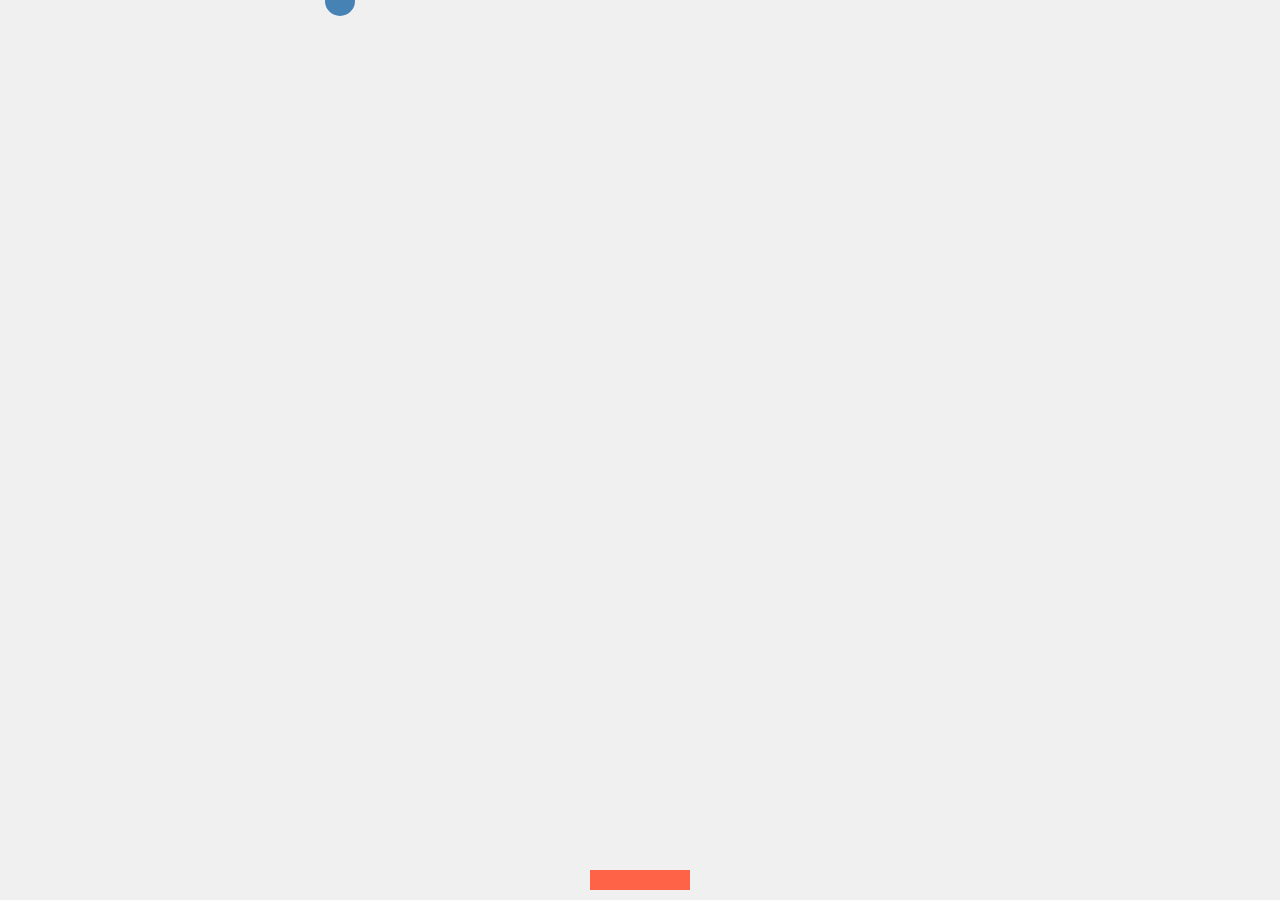
==== commit d85f620f: "Update index.html" ====
--- a/index.html
+++ b/index.html
@@ -1,16 +1,84 @@
-<!-- index.html -->
 <!DOCTYPE html>
 <html lang="en">
 <head>
     <meta charset="UTF-8">
     <meta name="viewport" content="width=device-width, initial-scale=1.0">
     <title>Catch the Falling Items</title>
-    <link rel="stylesheet" href="styles.css">
+    <style>
+        body, html {
+            margin: 0;
+            padding: 0;
+            overflow: hidden;
+            background-color: #f0f0f0;
+        }
+        #game-container {
+            position: relative;
+            width: 100vw;
+            height: 100vh;
+            overflow: hidden;
+        }
+        #basket {
+            position: absolute;
+            bottom: 10px;
+            width: 100px;
+            height: 20px;
+            background-color: #ff6347;
+            left: 50%;
+            transform: translateX(-50%);
+        }
+        .item {
+            position: absolute;
+            width: 30px;
+            height: 30px;
+            background-color: #4682b4;
+            border-radius: 50%;
+        }
+    </style>
 </head>
 <body>
     <div id="game-container">
         <div id="basket"></div>
     </div>
-    <script src="script.js"></script>
+    <script>
+        document.addEventListener('DOMContentLoaded', () => {
+            const gameContainer = document.getElementById('game-container');
+            const basket = document.getElementById('basket');
+            const gameWidth = gameContainer.clientWidth;
+            const basketWidth = basket.clientWidth;
+            let score = 0;
+            function createItem() {
+                const item = document.createElement('div');
+                item.classList.add('item');
+                item.style.left = Math.random() * (gameWidth - 30) + 'px';
+                item.style.top = '-30px';
+                gameContainer.appendChild(item);
+                function fall() {
+                    const itemTop = parseInt(item.style.top);
+                    if (itemTop < gameContainer.clientHeight) {
+                        item.style.top = itemTop + 2 + 'px';
+                        requestAnimationFrame(fall);
+                    } else {
+                        gameContainer.removeChild(item);
+                    }
+                }
+                fall();
+            }
+            setInterval(createItem, 1000);
+            function moveBasket(event) {
+                if (event.key === 'ArrowLeft') {
+                    const basketLeft = parseInt(basket.style.left) || gameWidth / 2 - basketWidth / 2;
+                    if (basketLeft > 0) {
+                        basket.style.left = basketLeft - 10 + 'px';
+                    }
+                } else if (event.key === 'ArrowRight') {
+                    const basketLeft = parseInt(basket.style.left) || gameWidth / 2 - basketWidth / 2;
+                    if (basketLeft < gameWidth - basketWidth) {
+                        basket.style.left = basketLeft + 10 + 'px';
+                    }
+                }
+            }
+            document.addEventListener('keydown', moveBasket);
+        });
+    </script>
 </body>
 </html>
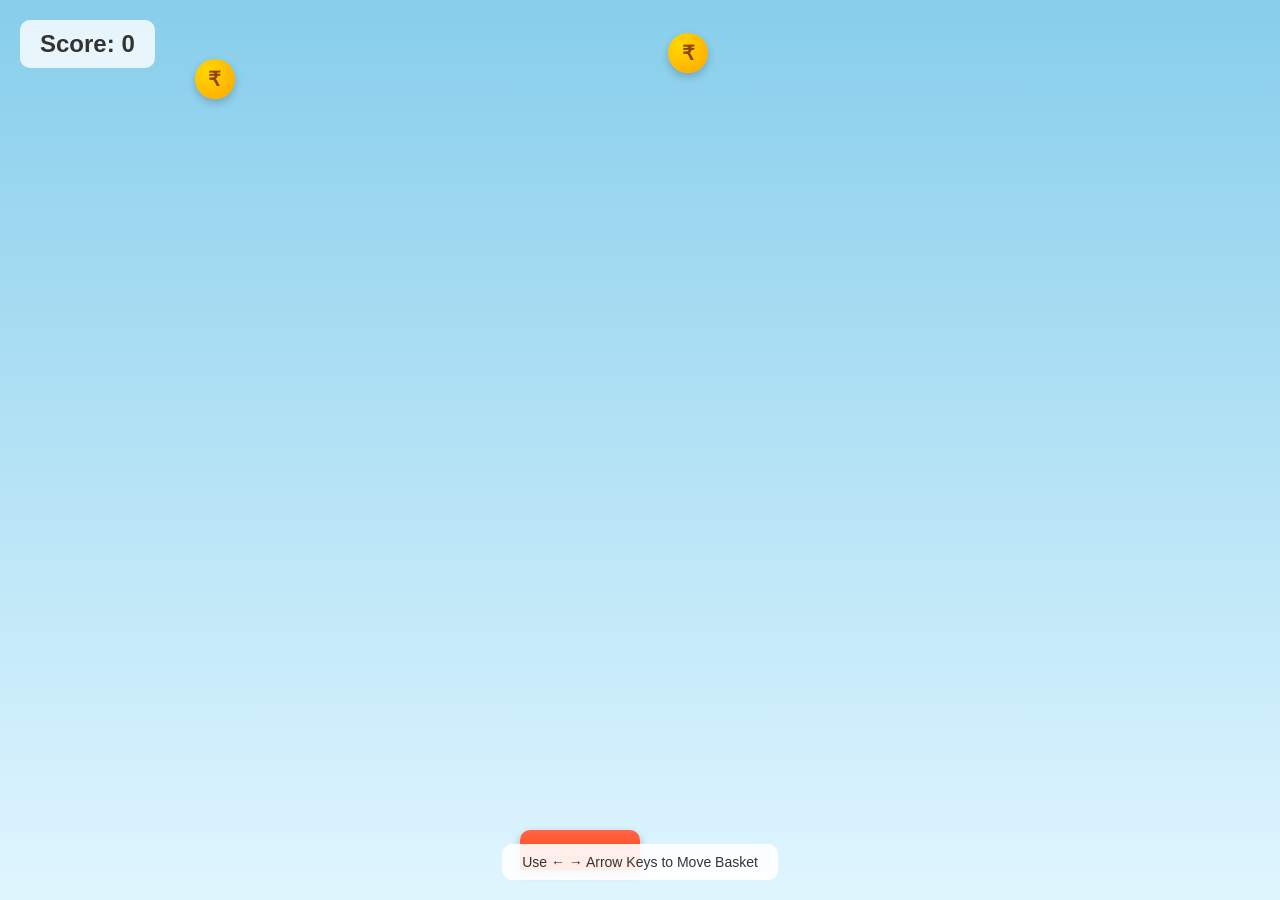
==== commit 899203a4: "Update index.html" ====
--- a/index.html
+++ b/index.html
@@ -3,81 +3,192 @@
 <head>
     <meta charset="UTF-8">
     <meta name="viewport" content="width=device-width, initial-scale=1.0">
-    <title>Catch the Falling Items</title>
+    <title>Catch the Coins Game</title>
     <style>
         body, html {
             margin: 0;
             padding: 0;
             overflow: hidden;
-            background-color: #f0f0f0;
+            background: linear-gradient(to bottom, #87CEEB, #E0F6FF);
+            font-family: Arial, sans-serif;
         }
+        
         #game-container {
             position: relative;
             width: 100vw;
             height: 100vh;
             overflow: hidden;
         }
+        
+        #score-board {
+            position: absolute;
+            top: 20px;
+            left: 20px;
+            background-color: rgba(255, 255, 255, 0.8);
+            padding: 10px 20px;
+            border-radius: 10px;
+            font-size: 24px;
+            font-weight: bold;
+            color: #333;
+            z-index: 100;
+        }
+        
         #basket {
             position: absolute;
-            bottom: 10px;
-            width: 100px;
-            height: 20px;
-            background-color: #ff6347;
+            bottom: 30px;
+            width: 120px;
+            height: 40px;
+            background: linear-gradient(to bottom, #FF6347, #FF4500);
+            border-radius: 10px 10px 0 0;
+            box-shadow: 0 4px 8px rgba(0,0,0,0.3);
+            transform: translateX(-50%);
+        }
+        
+        .coin {
+            position: absolute;
+            width: 40px;
+            height: 40px;
+            background: radial-gradient(circle at 30% 30%, #FFD700, #FFA500);
+            border-radius: 50%;
+            box-shadow: 0 4px 8px rgba(0,0,0,0.2);
+            z-index: 10;
+        }
+        
+        .coin::before {
+            content: "₹";
+            position: absolute;
+            top: 50%;
+            left: 50%;
+            transform: translate(-50%, -50%);
+            font-size: 20px;
+            font-weight: bold;
+            color: #8B4513;
+        }
+        
+        #instructions {
+            position: absolute;
+            bottom: 20px;
             left: 50%;
             transform: translateX(-50%);
-        }
-        .item {
-            position: absolute;
-            width: 30px;
-            height: 30px;
-            background-color: #4682b4;
-            border-radius: 50%;
+            background-color: rgba(255, 255, 255, 0.9);
+            padding: 10px 20px;
+            border-radius: 10px;
+            font-size: 14px;
+            color: #333;
         }
     </style>
 </head>
 <body>
     <div id="game-container">
+        <div id="score-board">Score: <span id="score">0</span></div>
         <div id="basket"></div>
+        <div id="instructions">Use ← → Arrow Keys to Move Basket</div>
     </div>
+    
     <script>
         document.addEventListener('DOMContentLoaded', () => {
             const gameContainer = document.getElementById('game-container');
             const basket = document.getElementById('basket');
+            const scoreElement = document.getElementById('score');
+            
             const gameWidth = gameContainer.clientWidth;
-            const basketWidth = basket.clientWidth;
+            const gameHeight = gameContainer.clientHeight;
+            const basketWidth = basket.offsetWidth;
+            const basketHeight = basket.offsetHeight;
+            
+            let basketX = (gameWidth - basketWidth) / 2;
             let score = 0;
-            function createItem() {
-                const item = document.createElement('div');
-                item.classList.add('item');
-                item.style.left = Math.random() * (gameWidth - 30) + 'px';
-                item.style.top = '-30px';
-                gameContainer.appendChild(item);
-                function fall() {
-                    const itemTop = parseInt(item.style.top);
-                    if (itemTop < gameContainer.clientHeight) {
-                        item.style.top = itemTop + 2 + 'px';
-                        requestAnimationFrame(fall);
-                    } else {
-                        gameContainer.removeChild(item);
+            let coins = [];
+            let gameActive = true;
+            
+            basket.style.left = basketX + 'px';
+            
+            function createCoin() {
+                if (!gameActive) return;
+                
+                const coin = document.createElement('div');
+                coin.classList.add('coin');
+                
+                const coinSize = 40;
+                const coinX = Math.random() * (gameWidth - coinSize);
+                
+                coin.style.left = coinX + 'px';
+                coin.style.top = '-50px';
+                
+                gameContainer.appendChild(coin);
+                coins.push({
+                    element: coin,
+                    x: coinX,
+                    y: -50,
+                    speed: 2 + Math.random() * 2
+                });
+            }
+            
+            function updateCoins() {
+                if (!gameActive) return;
+                
+                for (let i = coins.length - 1; i >= 0; i--) {
+                    const coin = coins[i];
+                    coin.y += coin.speed;
+                    coin.element.style.top = coin.y + 'px';
+                    
+                    if (coin.y > gameHeight) {
+                        gameContainer.removeChild(coin.element);
+                        coins.splice(i, 1);
+                        continue;
+                    }
+                    
+                    if (checkCollision(coin)) {
+                        score += 10;
+                        scoreElement.textContent = score;
+                        gameContainer.removeChild(coin.element);
+                        coins.splice(i, 1);
                     }
                 }
-                fall();
+                
+                requestAnimationFrame(updateCoins);
             }
-            setInterval(createItem, 1000);
-            function moveBasket(event) {
+            
+            function checkCollision(coin) {
+                const coinRect = coin.element.getBoundingClientRect();
+                const basketRect = basket.getBoundingClientRect();
+                
+                return (
+                    coinRect.bottom >= basketRect.top &&
+                    coinRect.top <= basketRect.bottom &&
+                    coinRect.right >= basketRect.left &&
+                    coinRect.left <= basketRect.right
+                );
+            }
+            
+            function moveBasket(direction) {
+                if (!gameActive) return;
+                
+                if (direction === 'left' && basketX > 0) {
+                    basketX -= 15;
+                } else if (direction === 'right' && basketX < gameWidth - basketWidth) {
+                    basketX += 15;
+                }
+                
+                basket.style.left = basketX + 'px';
+            }
+            
+            document.addEventListener('keydown', (event) => {
                 if (event.key === 'ArrowLeft') {
-                    const basketLeft = parseInt(basket.style.left) || gameWidth / 2 - basketWidth / 2;
-                    if (basketLeft > 0) {
-                        basket.style.left = basketLeft - 10 + 'px';
-                    }
+                    moveBasket('left');
                 } else if (event.key === 'ArrowRight') {
-                    const basketLeft = parseInt(basket.style.left) || gameWidth / 2 - basketWidth / 2;
-                    if (basketLeft < gameWidth - basketWidth) {
-                        basket.style.left = basketLeft + 10 + 'px';
-                    }
+                    moveBasket('right');
                 }
-            }
-            document.addEventListener('keydown', moveBasket);
+            });
+            
+            setInterval(createCoin, 800);
+            updateCoins();
+            
+            setInterval(() => {
+                if (gameActive) {
+                    createCoin();
+                }
+            }, 800);
         });
     </script>
 </body>
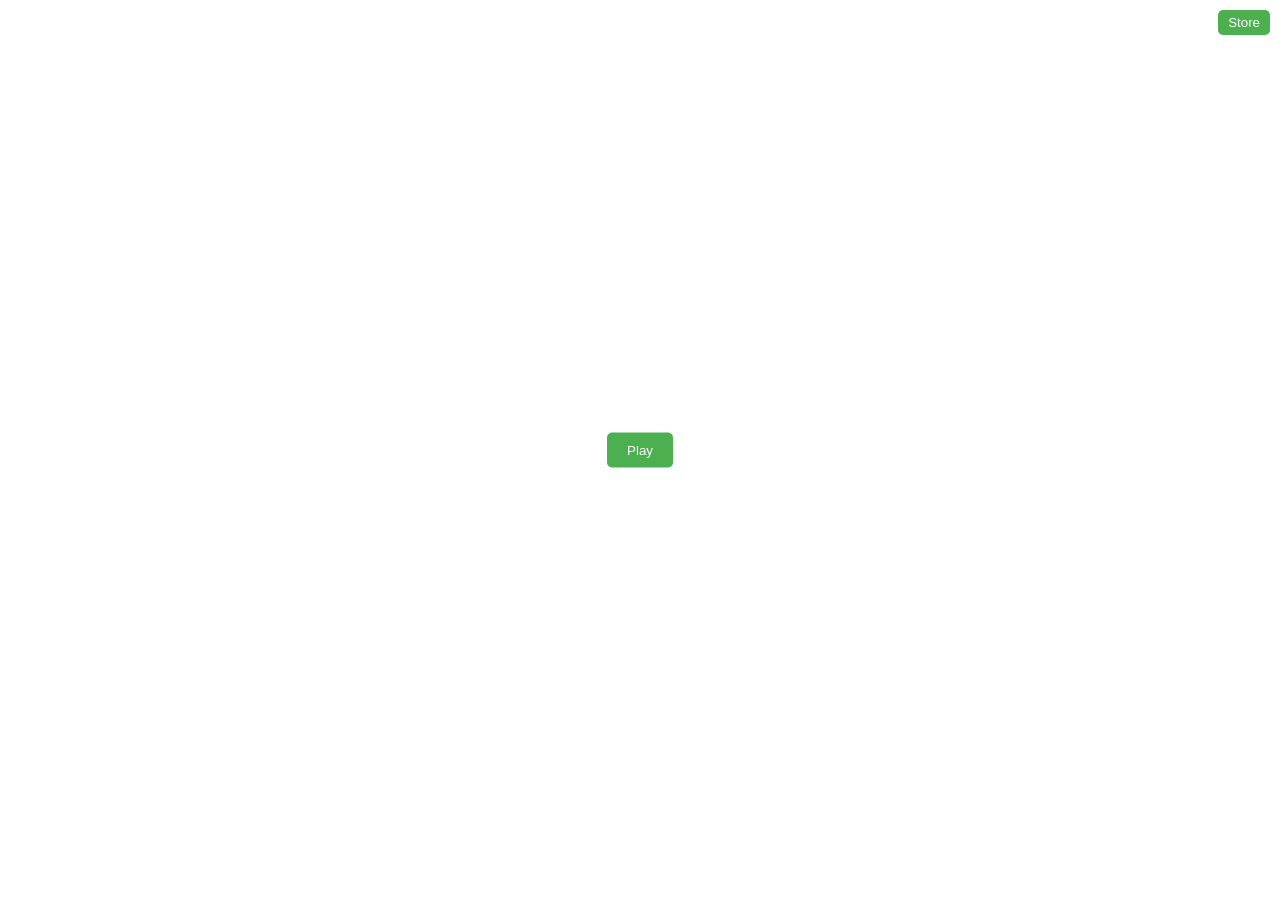
==== commit e50a0951: "Update index.html" ====
--- a/index.html
+++ b/index.html
@@ -5,191 +5,116 @@
     <meta name="viewport" content="width=device-width, initial-scale=1.0">
     <title>Catch the Coins Game</title>
     <style>
-        body, html {
-            margin: 0;
-            padding: 0;
-            overflow: hidden;
-            background: linear-gradient(to bottom, #87CEEB, #E0F6FF);
-            font-family: Arial, sans-serif;
-        }
-        
-        #game-container {
-            position: relative;
-            width: 100vw;
-            height: 100vh;
-            overflow: hidden;
-        }
-        
-        #score-board {
-            position: absolute;
-            top: 20px;
-            left: 20px;
-            background-color: rgba(255, 255, 255, 0.8);
-            padding: 10px 20px;
-            border-radius: 10px;
-            font-size: 24px;
-            font-weight: bold;
-            color: #333;
-            z-index: 100;
-        }
-        
-        #basket {
-            position: absolute;
-            bottom: 30px;
-            width: 120px;
-            height: 40px;
-            background: linear-gradient(to bottom, #FF6347, #FF4500);
-            border-radius: 10px 10px 0 0;
-            box-shadow: 0 4px 8px rgba(0,0,0,0.3);
-            transform: translateX(-50%);
-        }
-        
-        .coin {
-            position: absolute;
-            width: 40px;
-            height: 40px;
-            background: radial-gradient(circle at 30% 30%, #FFD700, #FFA500);
-            border-radius: 50%;
-            box-shadow: 0 4px 8px rgba(0,0,0,0.2);
-            z-index: 10;
-        }
-        
-        .coin::before {
-            content: "₹";
+        /* ... (same as before) */
+        #play-button {
             position: absolute;
             top: 50%;
             left: 50%;
             transform: translate(-50%, -50%);
-            font-size: 20px;
-            font-weight: bold;
-            color: #8B4513;
+            background-color: #4CAF50;
+            color: #fff;
+            padding: 10px 20px;
+            border: none;
+            border-radius: 5px;
+            cursor: pointer;
         }
-        
-        #instructions {
+        #store-button {
             position: absolute;
-            bottom: 20px;
+            top: 10px;
+            right: 10px;
+            background-color: #4CAF50;
+            color: #fff;
+            padding: 5px 10px;
+            border: none;
+            border-radius: 5px;
+            cursor: pointer;
+        }
+        #store {
+            display: none;
+            position: absolute;
+            top: 50%;
             left: 50%;
-            transform: translateX(-50%);
-            background-color: rgba(255, 255, 255, 0.9);
-            padding: 10px 20px;
+            transform: translate(-50%, -50%);
+            background-color: #fff;
+            padding: 20px;
+            border: 1px solid #ddd;
             border-radius: 10px;
-            font-size: 14px;
-            color: #333;
+            box-shadow: 0 0 10px rgba(0,0,0,0.2);
+        }
+        #store button {
+            background-color: #4CAF50;
+            color: #fff;
+            padding: 5px 10px;
+            border: none;
+            border-radius: 5px;
+            cursor: pointer;
         }
     </style>
 </head>
 <body>
     <div id="game-container">
-        <div id="score-board">Score: <span id="score">0</span></div>
-        <div id="basket"></div>
-        <div id="instructions">Use ← → Arrow Keys to Move Basket</div>
+        <!-- ... (same as before) -->
+        <button id="play-button">Play</button>
+        <button id="store-button">Store</button>
+        <div id="store">
+            <h2>Store</h2>
+            <p>Bucket Skins:</p>
+            <button>Buy Skin 1 (10 coins)</button>
+            <button>Buy Skin 2 (20 coins)</button>
+            <p>Coins:</p>
+            <button>Buy 100 coins (10 diamonds)</button>
+            <button>Buy 500 coins (50 diamonds)</button>
+        </div>
     </div>
-    
     <script>
-        document.addEventListener('DOMContentLoaded', () => {
-            const gameContainer = document.getElementById('game-container');
-            const basket = document.getElementById('basket');
-            const scoreElement = document.getElementById('score');
-            
-            const gameWidth = gameContainer.clientWidth;
-            const gameHeight = gameContainer.clientHeight;
-            const basketWidth = basket.offsetWidth;
-            const basketHeight = basket.offsetHeight;
-            
-            let basketX = (gameWidth - basketWidth) / 2;
-            let score = 0;
-            let coins = [];
-            let gameActive = true;
-            
-            basket.style.left = basketX + 'px';
-            
-            function createCoin() {
-                if (!gameActive) return;
-                
-                const coin = document.createElement('div');
-                coin.classList.add('coin');
-                
-                const coinSize = 40;
-                const coinX = Math.random() * (gameWidth - coinSize);
-                
-                coin.style.left = coinX + 'px';
-                coin.style.top = '-50px';
-                
-                gameContainer.appendChild(coin);
-                coins.push({
-                    element: coin,
-                    x: coinX,
-                    y: -50,
-                    speed: 2 + Math.random() * 2
-                });
+        // ... (same as before)
+        let gameMode = 'easy';
+        let speed = 2;
+        let coins = 0;
+        let diamonds = 0;
+        let basketSkins = [];
+        let currentSkin = 0;
+        let playButton = document.getElementById('play-button');
+        let storeButton = document.getElementById('store-button');
+        let store = document.getElementById('store');
+        playButton.addEventListener('click', startGame);
+        storeButton.addEventListener('click', toggleStore);
+        function startGame() {
+            gameActive = true;
+            gameMode = 'easy';
+            speed = 2;
+            coins = 0;
+            diamonds = 0;
+            basketSkins = [];
+            currentSkin = 0;
+            updateCoins();
+            createCoin();
+            setInterval(createCoin, 800);
+        }
+        function toggleStore() {
+            store.style.display = store.style.display === 'none' ? 'block' : 'none';
+        }
+        function buySkin(skinNumber) {
+            if (coins >= 10) {
+                coins -= 10;
+                basketSkins.push(skinNumber);
+                currentSkin = skinNumber;
+                updateBasketSkin();
             }
-            
-            function updateCoins() {
-                if (!gameActive) return;
-                
-                for (let i = coins.length - 1; i >= 0; i--) {
-                    const coin = coins[i];
-                    coin.y += coin.speed;
-                    coin.element.style.top = coin.y + 'px';
-                    
-                    if (coin.y > gameHeight) {
-                        gameContainer.removeChild(coin.element);
-                        coins.splice(i, 1);
-                        continue;
-                    }
-                    
-                    if (checkCollision(coin)) {
-                        score += 10;
-                        scoreElement.textContent = score;
-                        gameContainer.removeChild(coin.element);
-                        coins.splice(i, 1);
-                    }
-                }
-                
-                requestAnimationFrame(updateCoins);
+        }
+        function buyCoins(amount) {
+            if (diamonds >= 10) {
+                diamonds -= 10;
+                coins += amount;
             }
-            
-            function checkCollision(coin) {
-                const coinRect = coin.element.getBoundingClientRect();
-                const basketRect = basket.getBoundingClientRect();
-                
-                return (
-                    coinRect.bottom >= basketRect.top &&
-                    coinRect.top <= basketRect.bottom &&
-                    coinRect.right >= basketRect.left &&
-                    coinRect.left <= basketRect.right
-                );
-            }
-            
-            function moveBasket(direction) {
-                if (!gameActive) return;
-                
-                if (direction === 'left' && basketX > 0) {
-                    basketX -= 15;
-                } else if (direction === 'right' && basketX < gameWidth - basketWidth) {
-                    basketX += 15;
-                }
-                
-                basket.style.left = basketX + 'px';
-            }
-            
-            document.addEventListener('keydown', (event) => {
-                if (event.key === 'ArrowLeft') {
-                    moveBasket('left');
-                } else if (event.key === 'ArrowRight') {
-                    moveBasket('right');
-                }
-            });
-            
-            setInterval(createCoin, 800);
-            updateCoins();
-            
-            setInterval(() => {
-                if (gameActive) {
-                    createCoin();
-                }
-            }, 800);
-        });
+        }
+        function updateBasketSkin() {
+            basket.style.background = `url('skin${currentSkin}.png')`;
+        }
+        function updateCoins() {
+            scoreElement.textContent = coins;
+        }
+        // ... (same as before)
     </script>
 </body>
 </html>
